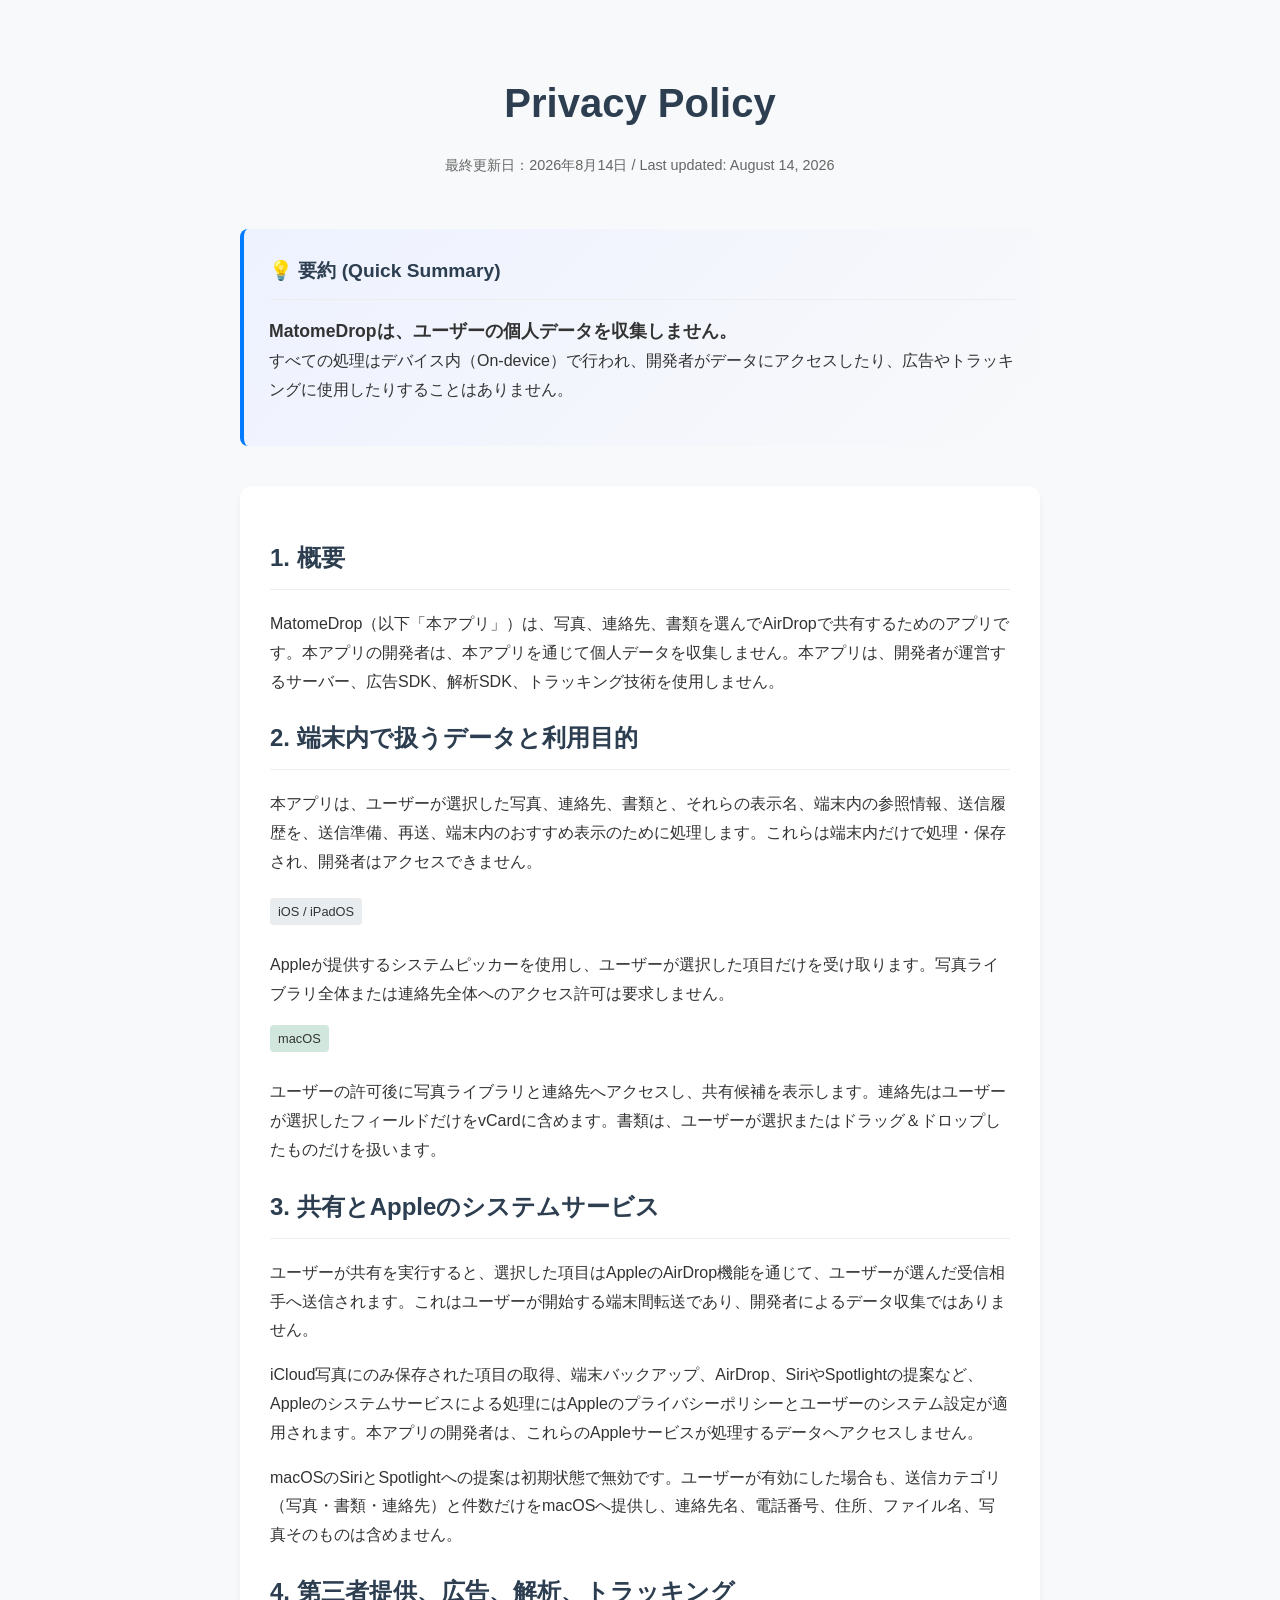
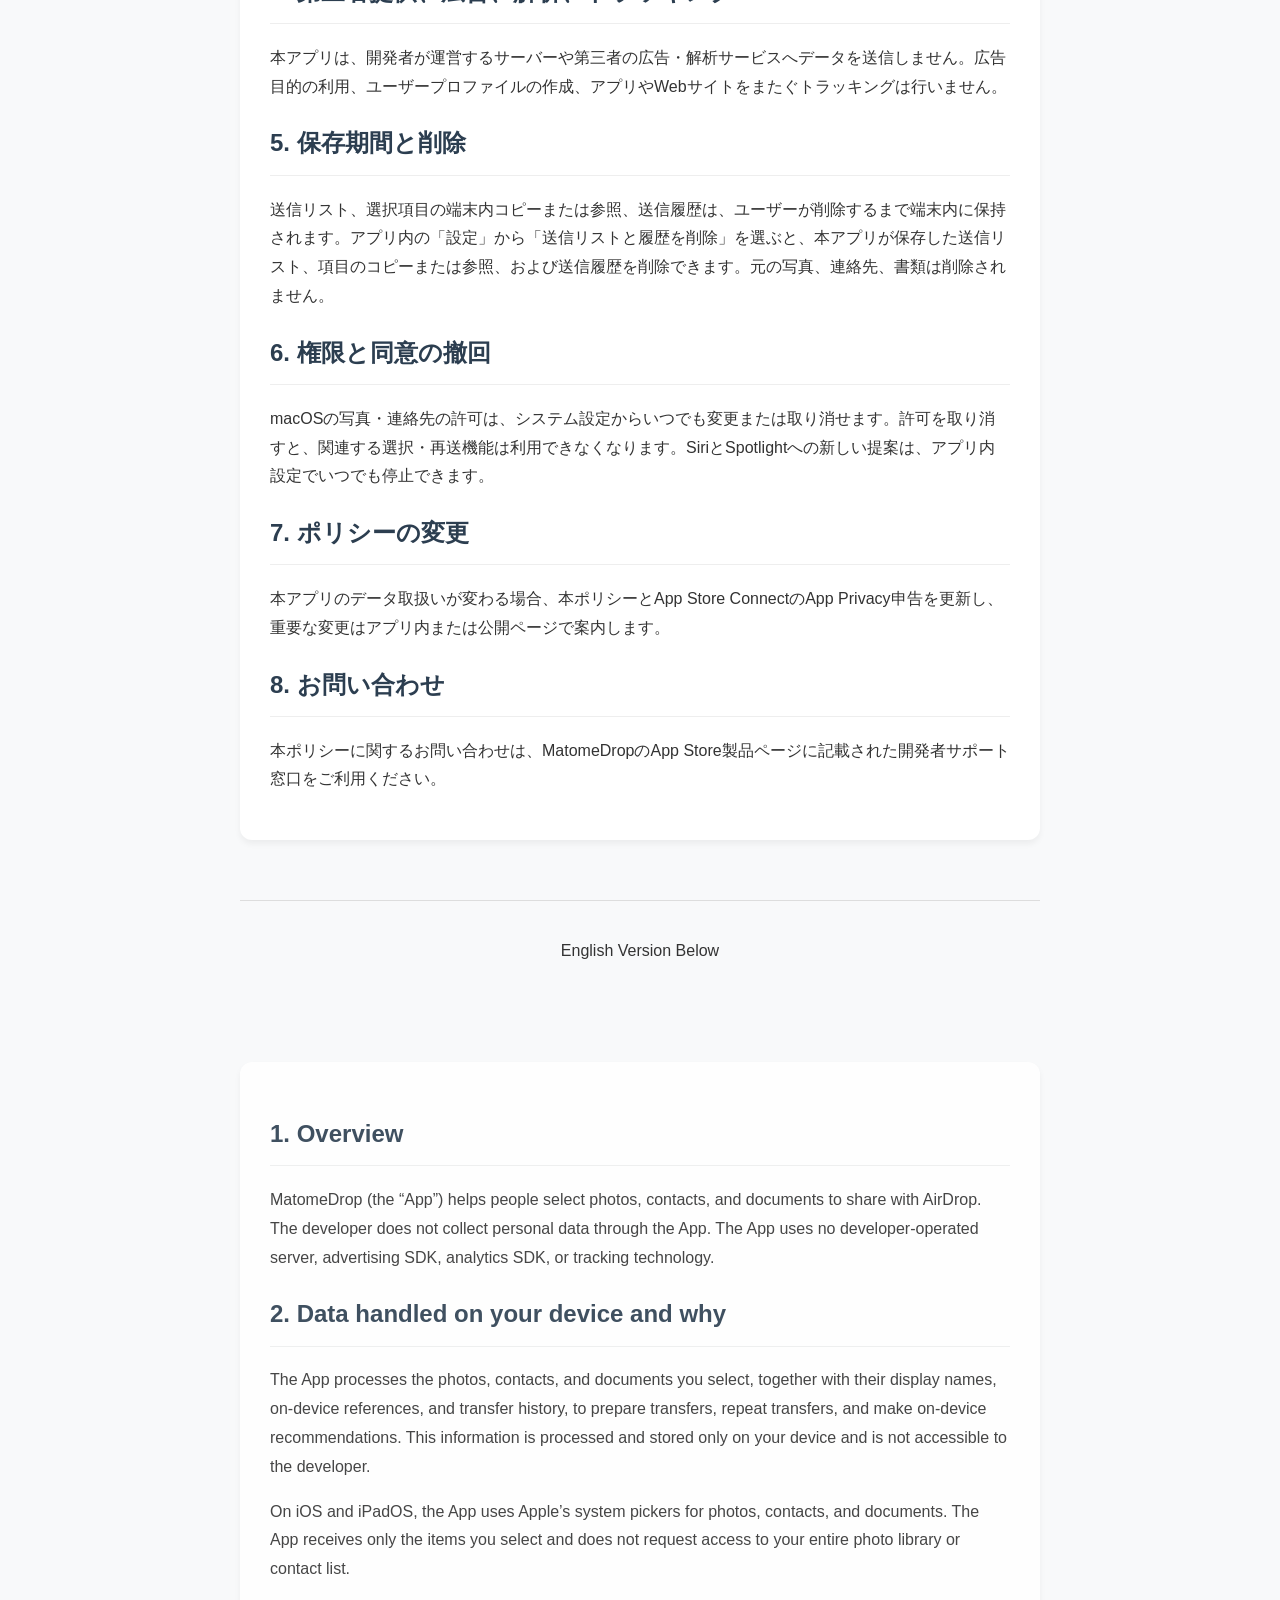
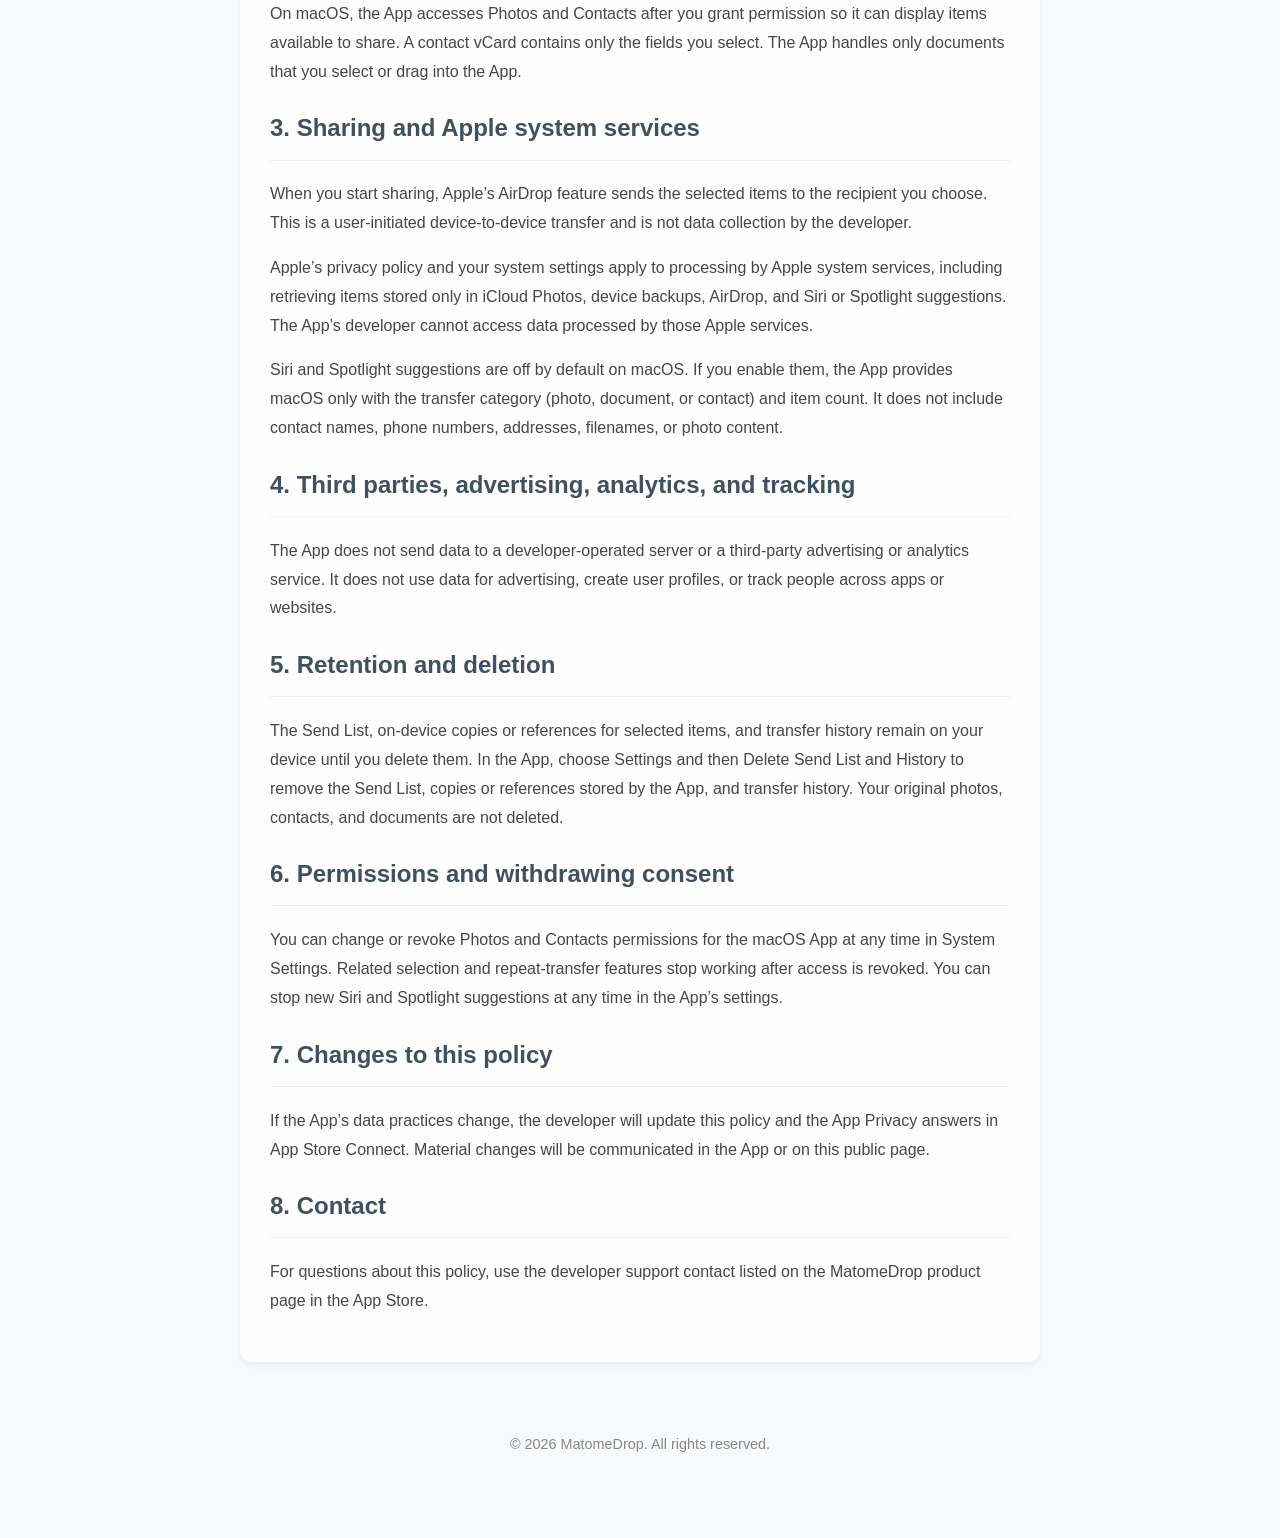
==== index.html @ f2ebda41 "Add files via upload" ====
<!DOCTYPE html>
<html lang="ja">
<head>
    <meta charset="UTF-8">
    <meta name="viewport" content="width=device-width, initial-scale=1.0">
    <title>Privacy Policy - MatomeDrop</title>
    <style>
        :root {
            --primary-color: #2c3e50;
            --bg-color: #f8f9fa;
            --card-bg: #ffffff;
            --text-color: #333;
            --accent-color: #007aff;
        }

        body {
            font-family: -apple-system, BlinkMacSystemFont, "Segoe UI", Roboto, sans-serif;
            line-height: 1.8;
            color: var(--text-color);
            background-color: var(--bg-color);
            margin: 0;
            padding: 0;
        }

        .container {
            max-width: 800px;
            margin: 0 auto;
            padding: 40px 20px;
        }

        header {
            text-align: center;
            margin-bottom: 50px;
        }

        h1 {
            font-size: 2.5rem;
            color: var(--primary-color);
            margin-bottom: 10px;
        }

        .last-updated {
            color: #666;
            font-size: 0.9rem;
        }

        .summary-card {
            background: linear-gradient(135deg, #eef2ff, #f8f9fa);
            border-left: 4px solid var(--accent-color);
            padding: 25px;
            border-radius: 8px;
            margin-bottom: 40px;
        }

        .summary-card h2 {
            margin-top: 0;
            font-size: 1.2rem;
        }

        section {
            background: var(--card-bg);
            padding: 30px;
            border-radius: 12px;
            margin-bottom: 30px;
            box-shadow: 0 4px 6px rgba(0,0,0,0.05);
        }

        h2 {
            border-bottom: 1px solid #eee;
            padding-bottom: 10px;
            font-size: 1.5rem;
            color: var(--primary-color);
        }

        .device-badge {
            display: inline-block;
            padding: 2px 8px;
            border-radius: 4px;
            font-size: 0.8rem;
            background: #e9ecef;
            margin-bottom: 10px;
        }

        .lang-separator {
            margin: 60px 0;
            padding: 20px;
            text-align: center;
            border-top: 1px solid #ddd;
        }

        footer {
            text-align: center;
            padding: 40px;
            color: #888;
            font-size: 0.9rem;
        }

        @media (max-width: 600px) {
            h1 { font-size: 1.8rem; }
            section { padding: 20px; }
        }
    </style>
</head>
<body>

<div class="container">
    <header>
        <h1>Privacy Policy</h1>
        <p class="last-updated">最終更新日：2026年8月14日 / Last updated: August 14, 2026</p>
    </header>

    <div class="summary-card">
        <h2>💡 要約 (Quick Summary)</h2>
        <p><strong style="font-size: 1.1rem;">MatomeDropは、ユーザーの個人データを収集しません。</strong><br>
        すべての処理はデバイス内（On-device）で行われ、開発者がデータにアクセスしたり、広告やトラッキングに使用したりすることはありません。</p>
    </div>

    <section id="jp">
        <h2>1. 概要</h2>
        <p>MatomeDrop（以下「本アプリ」）は、写真、連絡先、書類を選んでAirDropで共有するためのアプリです。本アプリの開発者は、本アプリを通じて個人データを収集しません。本アプリは、開発者が運営するサーバー、広告SDK、解析SDK、トラッキング技術を使用しません。</p>

        <h2>2. 端末内で扱うデータと利用目的</h2>
        <p>本アプリは、ユーザーが選択した写真、連絡先、書類と、それらの表示名、端末内の参照情報、送信履歴を、送信準備、再送、端末内のおすすめ表示のために処理します。これらは端末内だけで処理・保存され、開発者はアクセスできません。</p>
        
        <div style="margin-top: 20px;">
            <span class="device-badge">iOS / iPadOS</span>
            <p>Appleが提供するシステムピッカーを使用し、ユーザーが選択した項目だけを受け取ります。写真ライブラリ全体または連絡先全体へのアクセス許可は要求しません。</p>
            
            <span class="device-badge" style="background:#d1e7dd;">macOS</span>
            <p>ユーザーの許可後に写真ライブラリと連絡先へアクセスし、共有候補を表示します。連絡先はユーザーが選択したフィールドだけをvCardに含めます。書類は、ユーザーが選択またはドラッグ＆ドロップしたものだけを扱います。</p>
        </div>

        <h2>3. 共有とAppleのシステムサービス</h2>
        <p>ユーザーが共有を実行すると、選択した項目はAppleのAirDrop機能を通じて、ユーザーが選んだ受信相手へ送信されます。これはユーザーが開始する端末間転送であり、開発者によるデータ収集ではありません。</p>
        <p>iCloud写真にのみ保存された項目の取得、端末バックアップ、AirDrop、SiriやSpotlightの提案など、Appleのシステムサービスによる処理にはAppleのプライバシーポリシーとユーザーのシステム設定が適用されます。本アプリの開発者は、これらのAppleサービスが処理するデータへアクセスしません。</p>
        <p>macOSのSiriとSpotlightへの提案は初期状態で無効です。ユーザーが有効にした場合も、送信カテゴリ（写真・書類・連絡先）と件数だけをmacOSへ提供し、連絡先名、電話番号、住所、ファイル名、写真そのものは含めません。</p>

        <h2>4. 第三者提供、広告、解析、トラッキング</h2>
        <p>本アプリは、開発者が運営するサーバーや第三者の広告・解析サービスへデータを送信しません。広告目的の利用、ユーザープロファイルの作成、アプリやWebサイトをまたぐトラッキングは行いません。</p>

        <h2>5. 保存期間と削除</h2>
        <p>送信リスト、選択項目の端末内コピーまたは参照、送信履歴は、ユーザーが削除するまで端末内に保持されます。アプリ内の「設定」から「送信リストと履歴を削除」を選ぶと、本アプリが保存した送信リスト、項目のコピーまたは参照、および送信履歴を削除できます。元の写真、連絡先、書類は削除されません。</p>

        <h2>6. 権限と同意の撤回</h2>
        <p>macOSの写真・連絡先の許可は、システム設定からいつでも変更または取り消せます。許可を取り消すと、関連する選択・再送機能は利用できなくなります。SiriとSpotlightへの新しい提案は、アプリ内設定でいつでも停止できます。</p>

        <h2>7. ポリシーの変更</h2>
        <p>本アプリのデータ取扱いが変わる場合、本ポリシーとApp Store ConnectのApp Privacy申告を更新し、重要な変更はアプリ内または公開ページで案内します。</p>

        <h2>8. お問い合わせ</h2>
        <p>本ポリシーに関するお問い合わせは、MatomeDropのApp Store製品ページに記載された開発者サポート窓口をご利用ください。</p>
    </section>

    <div class="lang-separator">
        <p>English Version Below</p>
    </div>

    <section id="en" style="opacity: 0.9;">
        <h2>1. Overview</h2>
        <p>MatomeDrop (the “App”) helps people select photos, contacts, and documents to share with AirDrop. The developer does not collect personal data through the App. The App uses no developer-operated server, advertising SDK, analytics SDK, or tracking technology.</p>

        <h2>2. Data handled on your device and why</h2>
        <p>The App processes the photos, contacts, and documents you select, together with their display names, on-device references, and transfer history, to prepare transfers, repeat transfers, and make on-device recommendations. This information is processed and stored only on your device and is not accessible to the developer.</p>
        <p>On iOS and iPadOS, the App uses Apple’s system pickers for photos, contacts, and documents. The App receives only the items you select and does not request access to your entire photo library or contact list.</p>
        <p>On macOS, the App accesses Photos and Contacts after you grant permission so it can display items available to share. A contact vCard contains only the fields you select. The App handles only documents that you select or drag into the App.</p>

        <h2>3. Sharing and Apple system services</h2>
        <p>When you start sharing, Apple’s AirDrop feature sends the selected items to the recipient you choose. This is a user-initiated device-to-device transfer and is not data collection by the developer.</p>
        <p>Apple’s privacy policy and your system settings apply to processing by Apple system services, including retrieving items stored only in iCloud Photos, device backups, AirDrop, and Siri or Spotlight suggestions. The App’s developer cannot access data processed by those Apple services.</p>
        <p>Siri and Spotlight suggestions are off by default on macOS. If you enable them, the App provides macOS only with the transfer category (photo, document, or contact) and item count. It does not include contact names, phone numbers, addresses, filenames, or photo content.</p>

        <h2>4. Third parties, advertising, analytics, and tracking</h2>
        <p>The App does not send data to a developer-operated server or a third-party advertising or analytics service. It does not use data for advertising, create user profiles, or track people across apps or websites.</p>

        <h2>5. Retention and deletion</h2>
        <p>The Send List, on-device copies or references for selected items, and transfer history remain on your device until you delete them. In the App, choose Settings and then Delete Send List and History to remove the Send List, copies or references stored by the App, and transfer history. Your original photos, contacts, and documents are not deleted.</p>

        <h2>6. Permissions and withdrawing consent</h2>
        <p>You can change or revoke Photos and Contacts permissions for the macOS App at any time in System Settings. Related selection and repeat-transfer features stop working after access is revoked. You can stop new Siri and Spotlight suggestions at any time in the App’s settings.</p>

        <h2>7. Changes to this policy</h2>
        <p>If the App’s data practices change, the developer will update this policy and the App Privacy answers in App Store Connect. Material changes will be communicated in the App or on this public page.</p>

        <h2>8. Contact</h2>
        <p>For questions about this policy, use the developer support contact listed on the MatomeDrop product page in the App Store.</p>
    </section>

    <footer>
        &copy; 2026 MatomeDrop. All rights reserved.
    </footer>
</div>

</body>
</html>
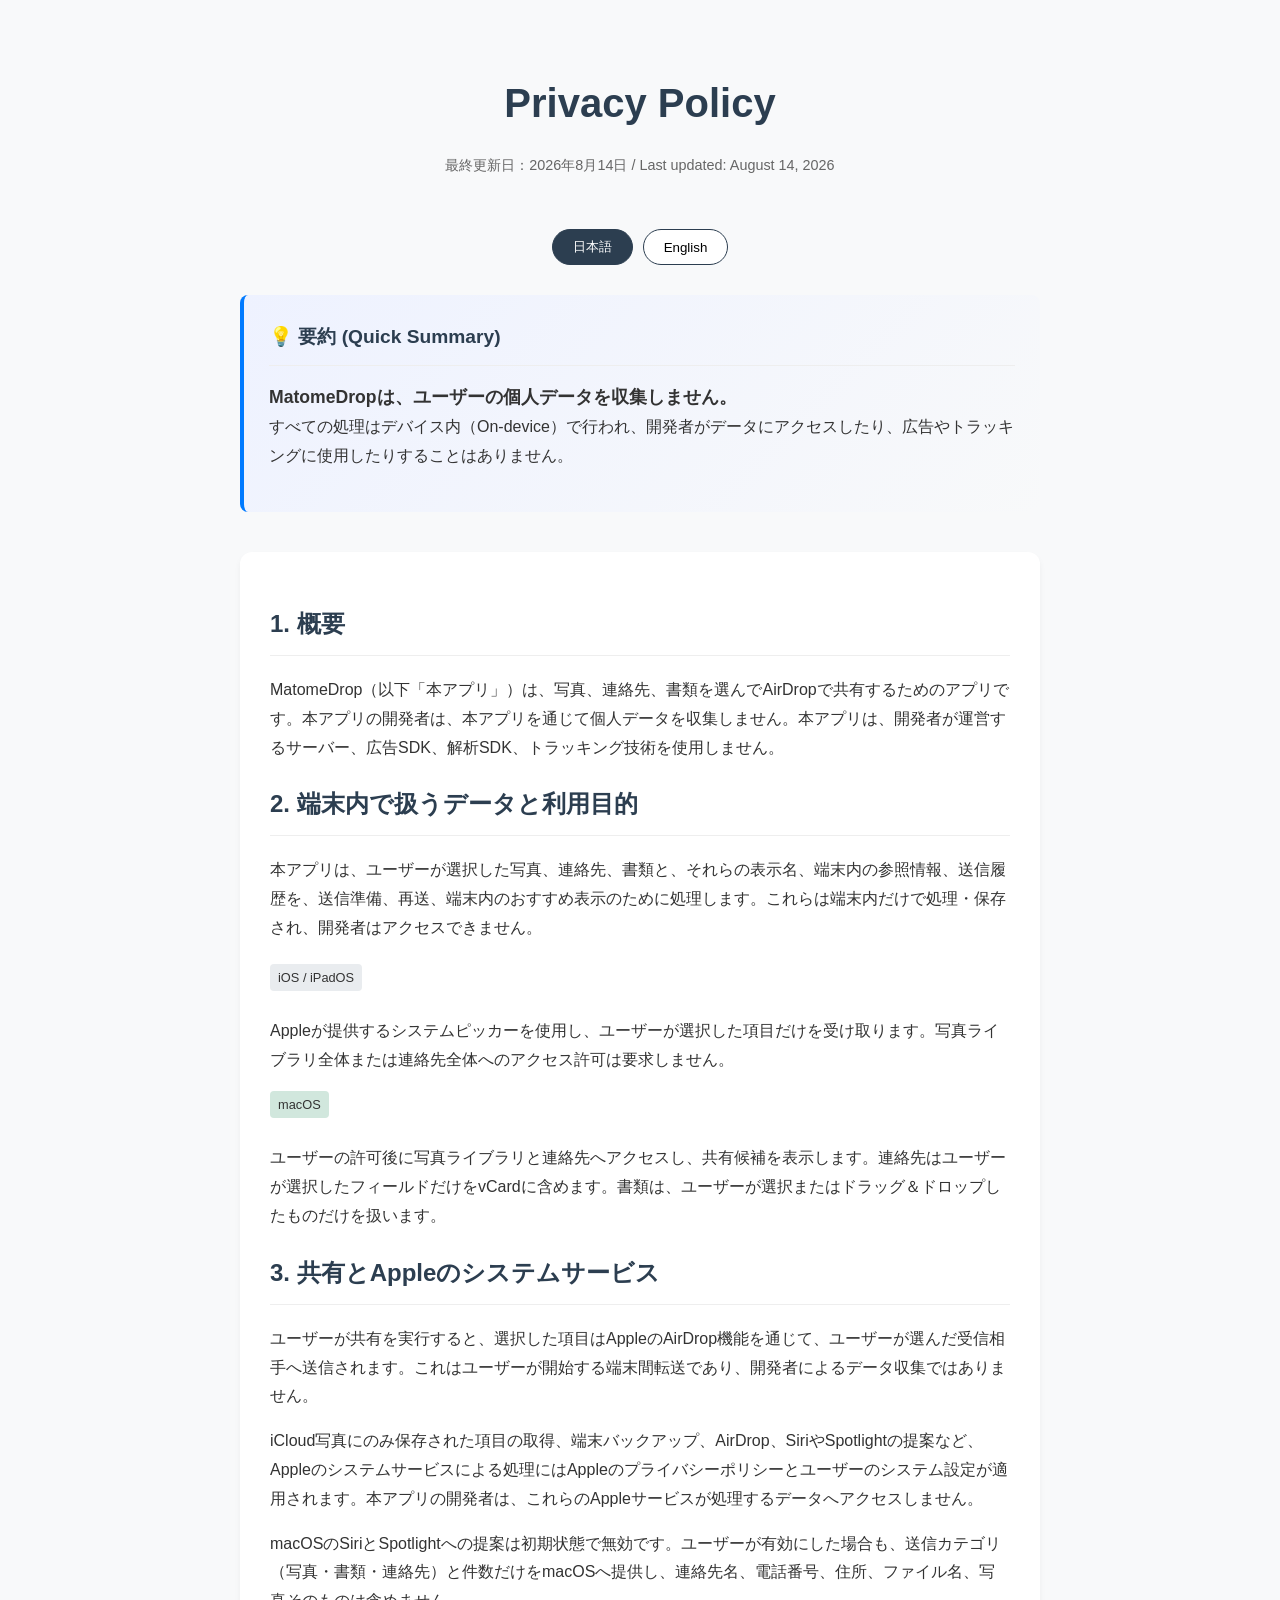
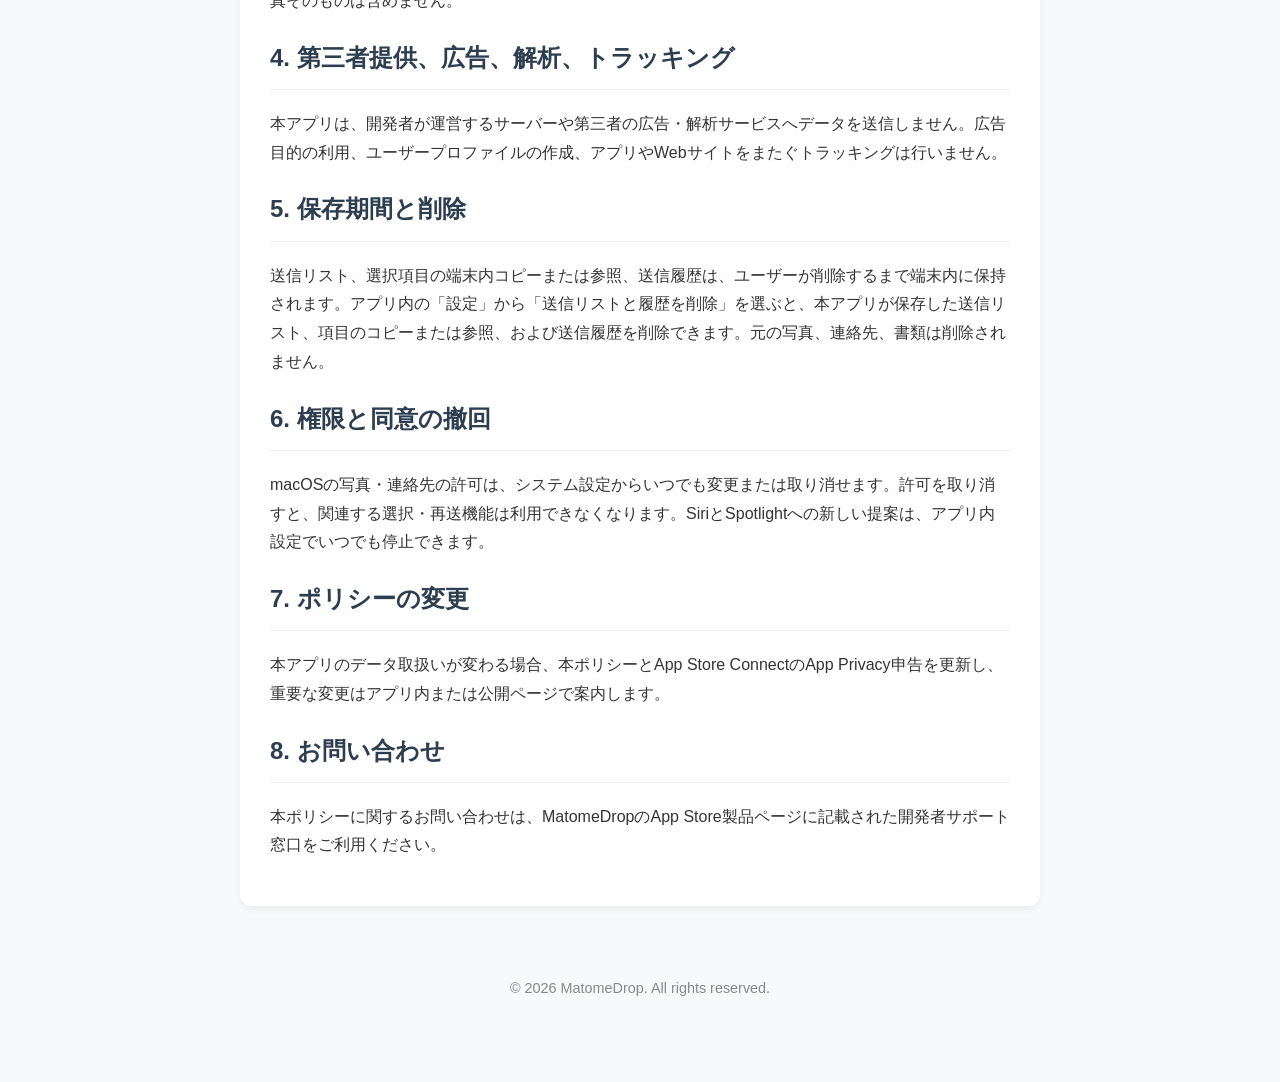
==== commit 885e9f8e: "Add files via upload" ====
--- a/index.html
+++ b/index.html
@@ -1,5 +1,6 @@
 <!DOCTYPE html>
 <html lang="ja">
+
 <head>
     <meta charset="UTF-8">
     <meta name="viewport" content="width=device-width, initial-scale=1.0">
@@ -44,6 +45,28 @@
             font-size: 0.9rem;
         }
 
+        /* --- 言語切り替えボタンのスタイル --- */
+        .lang-switcher {
+            margin-bottom: 30px;
+            display: flex;
+            justify-content: center;
+            gap: 10px;
+        }
+
+        .lang-switcher button {
+            padding: 8px 20px;
+            border: 1px solid var(--primary-color);
+            background: white;
+            cursor: pointer;
+            border-radius: 20px;
+            transition: all 0.3s;
+        }
+
+        .lang-switcher button.active {
+            background: var(--primary-color);
+            color: white;
+        }
+
         .summary-card {
             background: linear-gradient(135deg, #eef2ff, #f8f9fa);
             border-left: 4px solid var(--accent-color);
@@ -62,7 +85,7 @@
             padding: 30px;
             border-radius: 12px;
             margin-bottom: 30px;
-            box-shadow: 0 4px 6px rgba(0,0,0,0.05);
+            box-shadow: 0 4px 6px rgba(0, 0, 0, 0.05);
         }
 
         h2 {
@@ -96,99 +119,201 @@
         }
 
         @media (max-width: 600px) {
-            h1 { font-size: 1.8rem; }
-            section { padding: 20px; }
+            h1 {
+                font-size: 1.8rem;
+            }
+
+            section {
+                padding: 20px;
+            }
         }
     </style>
 </head>
+
 <body>
 
-<div class="container">
-    <header>
-        <h1>Privacy Policy</h1>
-        <p class="last-updated">最終更新日：2026年8月14日 / Last updated: August 14, 2026</p>
-    </header>
-
-    <div class="summary-card">
-        <h2>💡 要約 (Quick Summary)</h2>
-        <p><strong style="font-size: 1.1rem;">MatomeDropは、ユーザーの個人データを収集しません。</strong><br>
-        すべての処理はデバイス内（On-device）で行われ、開発者がデータにアクセスしたり、広告やトラッキングに使用したりすることはありません。</p>
+    <div class="container">
+        <header>
+            <h1 id="page-title">Privacy Policy</h1>
+            <p class="last-updated">最終更新日：2026年8月14日 / Last updated: August 14, 2026</p>
+        </header>
+
+        <!-- 言語切り替えボタン -->
+        <div class="lang-switcher">
+            <button onclick="switchLanguage('ja')" id="btn-ja" class="active">日本語</button>
+            <button onclick="switchLanguage('en')" id="btn-en">English</button>
+        </div>
+
+        <div class="summary-card">
+            <h2 id="summary-title">💡 要約 (Quick Summary)</h2>
+            <!-- 要約の日本語部分 -->
+            <div id="summary-ja">
+                <p><strong style="font-size: 1.1rem;">MatomeDropは、ユーザーの個人データを収集しません。</strong><br>
+                    すべての処理はデバイス内（On-device）で行われ、開発者がデータにアクセスしたり、広告やトラッキングに使用したりすることはありません。</p>
+            </div>
+            <!-- 要約の英語部分 -->
+            <div id="summary-en" style="display: none;">
+                <p><strong style="font-size: 1.1rem;">MatomeDrop does not collect any personal data from
+                        users.</strong><br>
+                    All processing is done on-device, and developers cannot access the data or use it for advertising or
+                    tracking.</p>
+            </div>
+        </div>
+
+        <!-- 日本語セクション -->
+        <section id="jp">
+            <h2>1. 概要</h2>
+            <p>MatomeDrop（以下「本アプリ」）は、写真、連絡先、書類を選んでAirDropで共有するためのアプリです。本アプリの開発者は、本アプリを通じて個人データを収集しません。本アプリは、開発者が運営するサーバー、広告SDK、解析SDK、トラッキング技術を使用しません。
+            </p>
+
+            <h2>2. 端末内で扱うデータと利用目的</h2>
+            <p>本アプリは、ユーザーが選択した写真、連絡先、書類と、それらの表示名、端末内の参照情報、送信履歴を、送信準備、再送、端末内のおすすめ表示のために処理します。これらは端末内だけで処理・保存され、開発者はアクセスできません。
+            </p>
+
+            <div style="margin-top: 20px;">
+                <span class="device-badge">iOS / iPadOS</span>
+                <p>Appleが提供するシステムピッカーを使用し、ユーザーが選択した項目だけを受け取ります。写真ライブラリ全体または連絡先全体へのアクセス許可は要求しません。</p>
+
+                <span class="device-badge" style="background:#d1e7dd;">macOS</span>
+                <p>ユーザーの許可後に写真ライブラリと連絡先へアクセスし、共有候補を表示します。連絡先はユーザーが選択したフィールドだけをvCardに含めます。書類は、ユーザーが選択またはドラッグ＆ドロップしたものだけを扱います。
+                </p>
+            </div>
+
+            <h2>3. 共有とAppleのシステムサービス</h2>
+            <p>ユーザーが共有を実行すると、選択した項目はAppleのAirDrop機能を通じて、ユーザーが選んだ受信相手へ送信されます。これはユーザーが開始する端末間転送であり、開発者によるデータ収集ではありません。</p>
+            <p>iCloud写真にのみ保存された項目の取得、端末バックアップ、AirDrop、SiriやSpotlightの提案など、Appleのシステムサービスによる処理にはAppleのプライバシーポリシーとユーザーのシステム設定が適用されます。本アプリの開発者は、これらのAppleサービスが処理するデータへアクセスしません。
+            </p>
+            <p>macOSのSiriとSpotlightへの提案は初期状態で無効です。ユーザーが有効にした場合も、送信カテゴリ（写真・書類・連絡先）と件数だけをmacOSへ提供し、連絡先名、電話番号、住所、ファイル名、写真そのものは含めません。
+            </p>
+
+            <h2>4. 第三者提供、広告、解析、トラッキング</h2>
+            <p>本アプリは、開発者が運営するサーバーや第三者の広告・解析サービスへデータを送信しません。広告目的の利用、ユーザープロファイルの作成、アプリやWebサイトをまたぐトラッキングは行いません。</p>
+
+            <h2>5. 保存期間と削除</h2>
+            <p>送信リスト、選択項目の端末内コピーまたは参照、送信履歴は、ユーザーが削除するまで端末内に保持されます。アプリ内の「設定」から「送信リストと履歴を削除」を選ぶと、本アプリが保存した送信リスト、項目のコピーまたは参照、および送信履歴を削除できます。元の写真、連絡先、書類は削除されません。
+            </p>
+
+            <h2>6. 権限と同意の撤回</h2>
+            <p>macOSの写真・連絡先の許可は、システム設定からいつでも変更または取り消せます。許可を取り消すと、関連する選択・再送機能は利用できなくなります。SiriとSpotlightへの新しい提案は、アプリ内設定でいつでも停止できます。
+            </p>
+
+            <h2>7. ポリシーの変更</h2>
+            <p>本アプリのデータ取扱いが変わる場合、本ポリシーとApp Store ConnectのApp Privacy申告を更新し、重要な変更はアプリ内または公開ページで案内します。</p>
+
+            <h2>8. お問い合わせ</h2>
+            <p>本ポリシーに関するお問い合わせは、MatomeDropのApp Store製品ページに記載された開発者サポート窓口をご利用ください。</p>
+        </section>
+
+        <div class="lang-separator">
+            <p>English Version Below</p>
+        </div>
+
+        <!-- 英語セクション -->
+        <section id="en" style="display: none;">
+            <h2>1. Overview</h2>
+            <p>MatomeDrop (the “App”) helps people select photos, contacts, and documents to share with AirDrop. The
+                developer does not collect personal data through the App. The App uses no developer-operated server,
+                advertising SDK, analytics SDK, or tracking technology.</p>
+
+            <h2>2. Data handled on your device and why</h2>
+            <p>The App processes the photos, contacts, and documents you select, together with their display names,
+                on-device references, and transfer history, to prepare transfers, repeat transfers, and make on-device
+                recommendations. This information is processed and stored only on your device and is not accessible to
+                the developer.</p>
+            <p>On iOS and iPadOS, the App uses Apple’s system pickers for photos, contacts, and documents. The App
+                receives only the items you select and does not request access to your entire photo library or contact
+                list.</p>
+            <p>On macOS, the App accesses Photos and Contacts after you grant permission so it can display items
+                available to share. A contact vCard contains only the fields you select. The App handles only documents
+                that you select or drag into the App.</p>
+
+            <h2>3. Sharing and Apple system services</h2>
+            <p>When you start sharing, Apple’s AirDrop feature sends the selected items to the recipient you choose.
+                This is a user-initiated device-to-device transfer and is not data collection by the developer.</p>
+            <p>Apple’s privacy policy and your system settings apply to processing by Apple system services, including
+                retrieving items stored only in iCloud Photos, device backups, AirDrop, and Siri or Spotlight
+                suggestions. The App’s developer cannot access data processed by those Apple services.</p>
+            <p>Siri and Spotlight suggestions are off by default on macOS. If you enable them, the App provides macOS
+                only with the transfer category (photo, document, or contact) and item count. It does not include
+                contact names, phone numbers, addresses, filenames, or photo content.</p>
+
+            <h2>4. Third parties, advertising, analytics, and tracking</h2>
+            <p>The App does not send data to a developer-operated server or a third-party advertising or analytics
+                service. It does not use data for advertising, create user profiles, or track people across apps or
+                websites.</p>
+
+            <h2>5. Retention and deletion</h2>
+            <p>The Send List, on-device copies or references for selected items, and transfer history remain on your
+                device until you delete them. In the App, choose Settings and then Delete Send List and History to
+                remove the Send List, copies or references stored by the App, and transfer history. Your original
+                photos, contacts, and documents are not deleted.</p>
+
+            <h2>6. Permissions and withdrawing consent</h2>
+            <p>You can change or revoke Photos and Contacts permissions for the macOS App at any time in System
+                Settings. Related selection and repeat-transfer features stop working after access is revoked. You can
+                stop new Siri and Spotlight suggestions at any time in the App’s settings.</p>
+
+            <h2>7. Changes to this policy</h2>
+            <p>If the App’s data practices change, the developer will update this policy and the App Privacy answers in
+                App Store Connect. Material changes will be communicated in the App or on this public page.</p>
+
+            <h2>8. Contact</h2>
+            <p>For questions about this policy, use the developer support contact listed on the MatomeDrop product page
+                in the App Store.</p>
+        </section>
+
+        <footer>
+            &copy; 2026 MatomeDrop. All rights reserved.
+        </footer>
     </div>
 
-    <section id="jp">
-        <h2>1. 概要</h2>
-        <p>MatomeDrop（以下「本アプリ」）は、写真、連絡先、書類を選んでAirDropで共有するためのアプリです。本アプリの開発者は、本アプリを通じて個人データを収集しません。本アプリは、開発者が運営するサーバー、広告SDK、解析SDK、トラッキング技術を使用しません。</p>
-
-        <h2>2. 端末内で扱うデータと利用目的</h2>
-        <p>本アプリは、ユーザーが選択した写真、連絡先、書類と、それらの表示名、端末内の参照情報、送信履歴を、送信準備、再送、端末内のおすすめ表示のために処理します。これらは端末内だけで処理・保存され、開発者はアクセスできません。</p>
-        
-        <div style="margin-top: 20px;">
-            <span class="device-badge">iOS / iPadOS</span>
-            <p>Appleが提供するシステムピッカーを使用し、ユーザーが選択した項目だけを受け取ります。写真ライブラリ全体または連絡先全体へのアクセス許可は要求しません。</p>
-            
-            <span class="device-badge" style="background:#d1e7dd;">macOS</span>
-            <p>ユーザーの許可後に写真ライブラリと連絡先へアクセスし、共有候補を表示します。連絡先はユーザーが選択したフィールドだけをvCardに含めます。書類は、ユーザーが選択またはドラッグ＆ドロップしたものだけを扱います。</p>
-        </div>
-
-        <h2>3. 共有とAppleのシステムサービス</h2>
-        <p>ユーザーが共有を実行すると、選択した項目はAppleのAirDrop機能を通じて、ユーザーが選んだ受信相手へ送信されます。これはユーザーが開始する端末間転送であり、開発者によるデータ収集ではありません。</p>
-        <p>iCloud写真にのみ保存された項目の取得、端末バックアップ、AirDrop、SiriやSpotlightの提案など、Appleのシステムサービスによる処理にはAppleのプライバシーポリシーとユーザーのシステム設定が適用されます。本アプリの開発者は、これらのAppleサービスが処理するデータへアクセスしません。</p>
-        <p>macOSのSiriとSpotlightへの提案は初期状態で無効です。ユーザーが有効にした場合も、送信カテゴリ（写真・書類・連絡先）と件数だけをmacOSへ提供し、連絡先名、電話番号、住所、ファイル名、写真そのものは含めません。</p>
-
-        <h2>4. 第三者提供、広告、解析、トラッキング</h2>
-        <p>本アプリは、開発者が運営するサーバーや第三者の広告・解析サービスへデータを送信しません。広告目的の利用、ユーザープロファイルの作成、アプリやWebサイトをまたぐトラッキングは行いません。</p>
-
-        <h2>5. 保存期間と削除</h2>
-        <p>送信リスト、選択項目の端末内コピーまたは参照、送信履歴は、ユーザーが削除するまで端末内に保持されます。アプリ内の「設定」から「送信リストと履歴を削除」を選ぶと、本アプリが保存した送信リスト、項目のコピーまたは参照、および送信履歴を削除できます。元の写真、連絡先、書類は削除されません。</p>
-
-        <h2>6. 権限と同意の撤回</h2>
-        <p>macOSの写真・連絡先の許可は、システム設定からいつでも変更または取り消せます。許可を取り消すと、関連する選択・再送機能は利用できなくなります。SiriとSpotlightへの新しい提案は、アプリ内設定でいつでも停止できます。</p>
-
-        <h2>7. ポリシーの変更</h2>
-        <p>本アプリのデータ取扱いが変わる場合、本ポリシーとApp Store ConnectのApp Privacy申告を更新し、重要な変更はアプリ内または公開ページで案内します。</p>
-
-        <h2>8. お問い合わせ</h2>
-        <p>本ポリシーに関するお問い合わせは、MatomeDropのApp Store製品ページに記載された開発者サポート窓口をご利用ください。</p>
-    </section>
-
-    <div class="lang-separator">
-        <p>English Version Below</p>
-    </div>
-
-    <section id="en" style="opacity: 0.9;">
-        <h2>1. Overview</h2>
-        <p>MatomeDrop (the “App”) helps people select photos, contacts, and documents to share with AirDrop. The developer does not collect personal data through the App. The App uses no developer-operated server, advertising SDK, analytics SDK, or tracking technology.</p>
-
-        <h2>2. Data handled on your device and why</h2>
-        <p>The App processes the photos, contacts, and documents you select, together with their display names, on-device references, and transfer history, to prepare transfers, repeat transfers, and make on-device recommendations. This information is processed and stored only on your device and is not accessible to the developer.</p>
-        <p>On iOS and iPadOS, the App uses Apple’s system pickers for photos, contacts, and documents. The App receives only the items you select and does not request access to your entire photo library or contact list.</p>
-        <p>On macOS, the App accesses Photos and Contacts after you grant permission so it can display items available to share. A contact vCard contains only the fields you select. The App handles only documents that you select or drag into the App.</p>
-
-        <h2>3. Sharing and Apple system services</h2>
-        <p>When you start sharing, Apple’s AirDrop feature sends the selected items to the recipient you choose. This is a user-initiated device-to-device transfer and is not data collection by the developer.</p>
-        <p>Apple’s privacy policy and your system settings apply to processing by Apple system services, including retrieving items stored only in iCloud Photos, device backups, AirDrop, and Siri or Spotlight suggestions. The App’s developer cannot access data processed by those Apple services.</p>
-        <p>Siri and Spotlight suggestions are off by default on macOS. If you enable them, the App provides macOS only with the transfer category (photo, document, or contact) and item count. It does not include contact names, phone numbers, addresses, filenames, or photo content.</p>
-
-        <h2>4. Third parties, advertising, analytics, and tracking</h2>
-        <p>The App does not send data to a developer-operated server or a third-party advertising or analytics service. It does not use data for advertising, create user profiles, or track people across apps or websites.</p>
-
-        <h2>5. Retention and deletion</h2>
-        <p>The Send List, on-device copies or references for selected items, and transfer history remain on your device until you delete them. In the App, choose Settings and then Delete Send List and History to remove the Send List, copies or references stored by the App, and transfer history. Your original photos, contacts, and documents are not deleted.</p>
-
-        <h2>6. Permissions and withdrawing consent</h2>
-        <p>You can change or revoke Photos and Contacts permissions for the macOS App at any time in System Settings. Related selection and repeat-transfer features stop working after access is revoked. You can stop new Siri and Spotlight suggestions at any time in the App’s settings.</p>
-
-        <h2>7. Changes to this policy</h2>
-        <p>If the App’s data practices change, the developer will update this policy and the App Privacy answers in App Store Connect. Material changes will be communicated in the App or on this public page.</p>
-
-        <h2>8. Contact</h2>
-        <p>For questions about this policy, use the developer support contact listed on the MatomeDrop product page in the App Store.</p>
-    </section>
-
-    <footer>
-        &copy; 2026 MatomeDrop. All rights reserved.
-    </footer>
-</div>
+    <script>
+        /**
+         * 言語を切り替える関数
+         * @param {string} lang - 'ja' または 'en'
+         */
+        function switchLanguage(lang) {
+            // 各要素の取得
+            const jpSection = document.getElementById('jp');
+            const enSection = document.getElementById('en');
+            const summaryJa = document.getElementById('summary-ja');
+            const summaryEn = document.getElementById('summary-en');
+            const separator = document.querySelector('.lang-separator');
+
+            const btnJa = document.getElementById('btn-ja');
+            const btnEn = document.getElementById('btn-en');
+
+            if (lang === 'ja') {
+                // 日本語を表示し、英語を隠す
+                jpSection.style.display = 'block';
+                enSection.style.display = 'none';
+                summaryJa.style.display = 'block';
+                summaryEn.style.display = 'none';
+                separator.style.display = 'none';
+
+                // ボタンの見た目更新
+                btnJa.classList.add('active');
+                btnEn.classList.remove('active');
+            } else {
+                // 英語を表示し、日本語を隠す
+                jpSection.style.display = 'none';
+                enSection.style.display = 'block';
+                summaryJa.style.display = 'none';
+                summaryEn.style.display = 'block';
+                separator.style.display = 'none';
+
+                // ボタンの見た目更新
+                btnEn.classList.add('active');
+                btnJa.classList.remove('active');
+            }
+        }
+
+        // 初期状態の設定（ページ読み込み時に実行）
+        window.onload = () => {
+            switchLanguage('ja');
+        };
+    </script>
 
 </body>
-</html>
+
+</html>
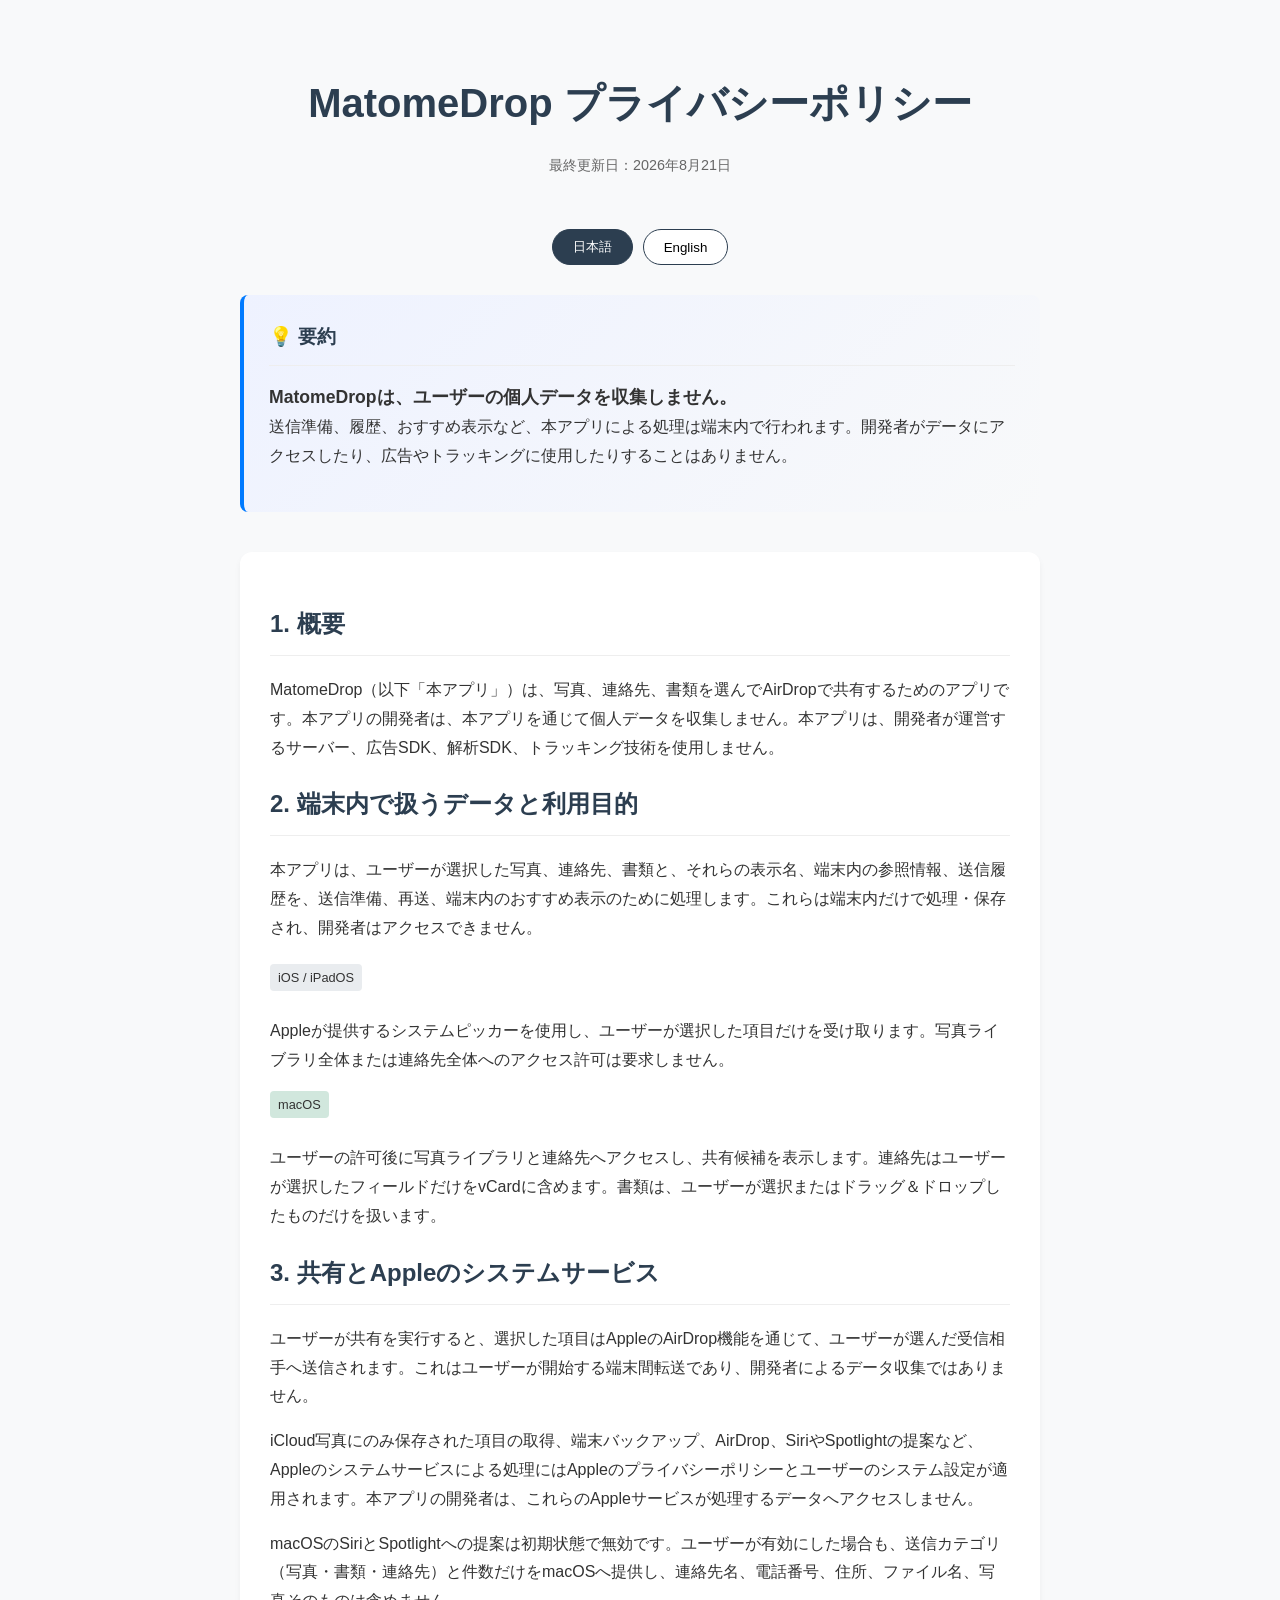
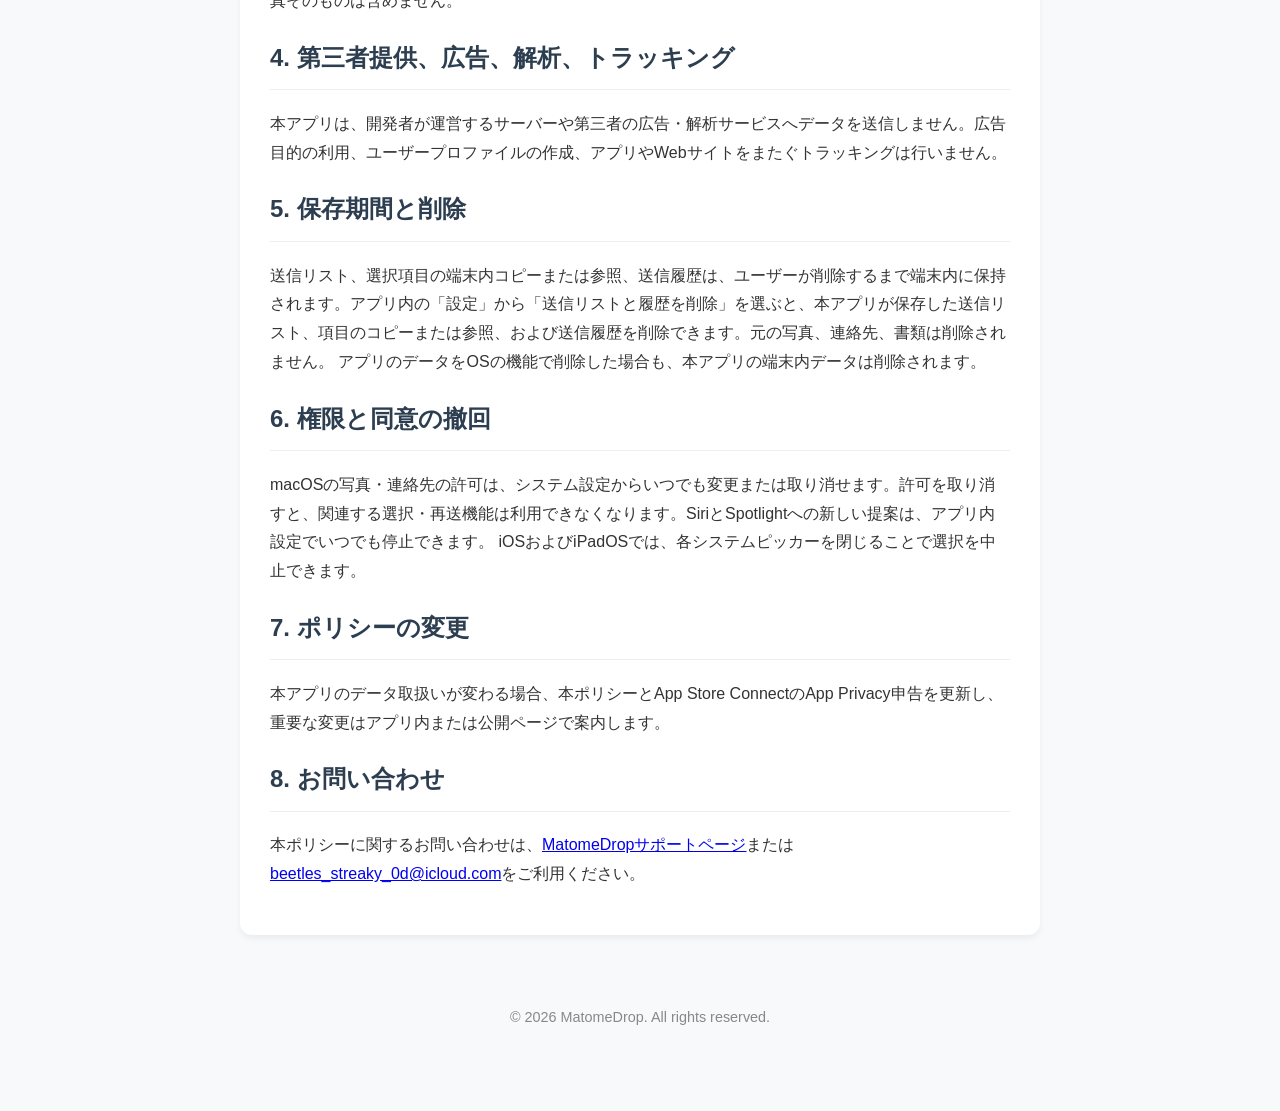
==== commit 29d9e3d3: "Add files via upload" ====
--- a/index.html
+++ b/index.html
@@ -4,7 +4,8 @@
 <head>
     <meta charset="UTF-8">
     <meta name="viewport" content="width=device-width, initial-scale=1.0">
-    <title>Privacy Policy - MatomeDrop</title>
+    <meta name="description" content="MatomeDropのプライバシーポリシー（日本語・英語） / MatomeDrop Privacy Policy in Japanese and English.">
+    <title>MatomeDrop プライバシーポリシー</title>
     <style>
         :root {
             --primary-color: #2c3e50;
@@ -67,6 +68,11 @@
             color: white;
         }
 
+        .lang-switcher button:focus-visible {
+            outline: 3px solid var(--accent-color);
+            outline-offset: 2px;
+        }
+
         .summary-card {
             background: linear-gradient(135deg, #eef2ff, #f8f9fa);
             border-left: 4px solid var(--accent-color);
@@ -104,13 +110,6 @@
             margin-bottom: 10px;
         }
 
-        .lang-separator {
-            margin: 60px 0;
-            padding: 20px;
-            text-align: center;
-            border-top: 1px solid #ddd;
-        }
-
         footer {
             text-align: center;
             padding: 40px;
@@ -134,34 +133,36 @@
 
     <div class="container">
         <header>
-            <h1 id="page-title">Privacy Policy</h1>
-            <p class="last-updated">最終更新日：2026年8月14日 / Last updated: August 14, 2026</p>
+            <h1 id="page-title">MatomeDrop プライバシーポリシー</h1>
+            <p class="last-updated" id="last-updated">最終更新日：2026年8月21日</p>
         </header>
 
         <!-- 言語切り替えボタン -->
-        <div class="lang-switcher">
-            <button onclick="switchLanguage('ja')" id="btn-ja" class="active">日本語</button>
-            <button onclick="switchLanguage('en')" id="btn-en">English</button>
+        <div class="lang-switcher" role="group" aria-label="表示言語 / Display language">
+            <button type="button" onclick="switchLanguage('ja')" id="btn-ja" class="active" aria-pressed="true"
+                aria-controls="summary-ja jp">日本語</button>
+            <button type="button" onclick="switchLanguage('en')" id="btn-en" aria-pressed="false"
+                aria-controls="summary-en en" lang="en">English</button>
         </div>
 
         <div class="summary-card">
-            <h2 id="summary-title">💡 要約 (Quick Summary)</h2>
+            <h2 id="summary-title">💡 要約</h2>
             <!-- 要約の日本語部分 -->
-            <div id="summary-ja">
+            <div id="summary-ja" lang="ja">
                 <p><strong style="font-size: 1.1rem;">MatomeDropは、ユーザーの個人データを収集しません。</strong><br>
-                    すべての処理はデバイス内（On-device）で行われ、開発者がデータにアクセスしたり、広告やトラッキングに使用したりすることはありません。</p>
+                    送信準備、履歴、おすすめ表示など、本アプリによる処理は端末内で行われます。開発者がデータにアクセスしたり、広告やトラッキングに使用したりすることはありません。</p>
             </div>
             <!-- 要約の英語部分 -->
-            <div id="summary-en" style="display: none;">
+            <div id="summary-en" lang="en" hidden>
                 <p><strong style="font-size: 1.1rem;">MatomeDrop does not collect any personal data from
                         users.</strong><br>
-                    All processing is done on-device, and developers cannot access the data or use it for advertising or
-                    tracking.</p>
+                    The App processes transfer preparation, history, and recommendations on-device. The developer cannot
+                    access the data or use it for advertising or tracking.</p>
             </div>
         </div>
 
         <!-- 日本語セクション -->
-        <section id="jp">
+        <section id="jp" lang="ja">
             <h2>1. 概要</h2>
             <p>MatomeDrop（以下「本アプリ」）は、写真、連絡先、書類を選んでAirDropで共有するためのアプリです。本アプリの開発者は、本アプリを通じて個人データを収集しません。本アプリは、開発者が運営するサーバー、広告SDK、解析SDK、トラッキング技術を使用しません。
             </p>
@@ -191,25 +192,24 @@
 
             <h2>5. 保存期間と削除</h2>
             <p>送信リスト、選択項目の端末内コピーまたは参照、送信履歴は、ユーザーが削除するまで端末内に保持されます。アプリ内の「設定」から「送信リストと履歴を削除」を選ぶと、本アプリが保存した送信リスト、項目のコピーまたは参照、および送信履歴を削除できます。元の写真、連絡先、書類は削除されません。
+                アプリのデータをOSの機能で削除した場合も、本アプリの端末内データは削除されます。
             </p>
 
             <h2>6. 権限と同意の撤回</h2>
             <p>macOSの写真・連絡先の許可は、システム設定からいつでも変更または取り消せます。許可を取り消すと、関連する選択・再送機能は利用できなくなります。SiriとSpotlightへの新しい提案は、アプリ内設定でいつでも停止できます。
+                iOSおよびiPadOSでは、各システムピッカーを閉じることで選択を中止できます。
             </p>
 
             <h2>7. ポリシーの変更</h2>
             <p>本アプリのデータ取扱いが変わる場合、本ポリシーとApp Store ConnectのApp Privacy申告を更新し、重要な変更はアプリ内または公開ページで案内します。</p>
 
             <h2>8. お問い合わせ</h2>
-            <p>本ポリシーに関するお問い合わせは、MatomeDropのApp Store製品ページに記載された開発者サポート窓口をご利用ください。</p>
+            <p>本ポリシーに関するお問い合わせは、<a href="./support.html">MatomeDropサポートページ</a>または<a
+                    href="mailto:beetles_streaky_0d@icloud.com">beetles_streaky_0d@icloud.com</a>をご利用ください。</p>
         </section>
 
-        <div class="lang-separator">
-            <p>English Version Below</p>
-        </div>
-
         <!-- 英語セクション -->
-        <section id="en" style="display: none;">
+        <section id="en" lang="en" hidden>
             <h2>1. Overview</h2>
             <p>MatomeDrop (the “App”) helps people select photos, contacts, and documents to share with AirDrop. The
                 developer does not collect personal data through the App. The App uses no developer-operated server,
@@ -246,20 +246,22 @@
             <p>The Send List, on-device copies or references for selected items, and transfer history remain on your
                 device until you delete them. In the App, choose Settings and then Delete Send List and History to
                 remove the Send List, copies or references stored by the App, and transfer history. Your original
-                photos, contacts, and documents are not deleted.</p>
+                photos, contacts, and documents are not deleted. Removing the App’s data with operating-system controls
+                also removes the App’s on-device data.</p>
 
             <h2>6. Permissions and withdrawing consent</h2>
             <p>You can change or revoke Photos and Contacts permissions for the macOS App at any time in System
                 Settings. Related selection and repeat-transfer features stop working after access is revoked. You can
-                stop new Siri and Spotlight suggestions at any time in the App’s settings.</p>
+                stop new Siri and Spotlight suggestions at any time in the App’s settings. On iOS and iPadOS, dismiss a
+                system picker to cancel a selection.</p>
 
             <h2>7. Changes to this policy</h2>
             <p>If the App’s data practices change, the developer will update this policy and the App Privacy answers in
                 App Store Connect. Material changes will be communicated in the App or on this public page.</p>
 
             <h2>8. Contact</h2>
-            <p>For questions about this policy, use the developer support contact listed on the MatomeDrop product page
-                in the App Store.</p>
+            <p>For questions about this policy, visit the <a href="./support.html">MatomeDrop Support page</a> or email
+                <a href="mailto:beetles_streaky_0d@icloud.com">beetles_streaky_0d@icloud.com</a>.</p>
         </section>
 
         <footer>
@@ -274,46 +276,46 @@
          */
         function switchLanguage(lang) {
             // 各要素の取得
+            const isJapanese = lang === 'ja';
             const jpSection = document.getElementById('jp');
             const enSection = document.getElementById('en');
             const summaryJa = document.getElementById('summary-ja');
             const summaryEn = document.getElementById('summary-en');
-            const separator = document.querySelector('.lang-separator');
-
             const btnJa = document.getElementById('btn-ja');
             const btnEn = document.getElementById('btn-en');
-
-            if (lang === 'ja') {
-                // 日本語を表示し、英語を隠す
-                jpSection.style.display = 'block';
-                enSection.style.display = 'none';
-                summaryJa.style.display = 'block';
-                summaryEn.style.display = 'none';
-                separator.style.display = 'none';
-
-                // ボタンの見た目更新
-                btnJa.classList.add('active');
-                btnEn.classList.remove('active');
-            } else {
-                // 英語を表示し、日本語を隠す
-                jpSection.style.display = 'none';
-                enSection.style.display = 'block';
-                summaryJa.style.display = 'none';
-                summaryEn.style.display = 'block';
-                separator.style.display = 'none';
-
-                // ボタンの見た目更新
-                btnEn.classList.add('active');
-                btnJa.classList.remove('active');
-            }
+            const pageTitle = document.getElementById('page-title');
+            const lastUpdated = document.getElementById('last-updated');
+            const summaryTitle = document.getElementById('summary-title');
+
+            jpSection.hidden = !isJapanese;
+            enSection.hidden = isJapanese;
+            summaryJa.hidden = !isJapanese;
+            summaryEn.hidden = isJapanese;
+
+            btnJa.classList.toggle('active', isJapanese);
+            btnEn.classList.toggle('active', !isJapanese);
+            btnJa.setAttribute('aria-pressed', String(isJapanese));
+            btnEn.setAttribute('aria-pressed', String(!isJapanese));
+
+            document.documentElement.lang = lang;
+            document.title = isJapanese
+                ? 'MatomeDrop プライバシーポリシー'
+                : 'MatomeDrop Privacy Policy';
+            pageTitle.textContent = isJapanese
+                ? 'MatomeDrop プライバシーポリシー'
+                : 'MatomeDrop Privacy Policy';
+            lastUpdated.textContent = isJapanese
+                ? '最終更新日：2026年8月21日'
+                : 'Last updated: August 21, 2026';
+            summaryTitle.textContent = isJapanese ? '💡 要約' : '💡 Quick Summary';
         }
 
         // 初期状態の設定（ページ読み込み時に実行）
-        window.onload = () => {
+        window.addEventListener('DOMContentLoaded', () => {
             switchLanguage('ja');
-        };
+        });
     </script>
 
 </body>
 
-</html>+</html>
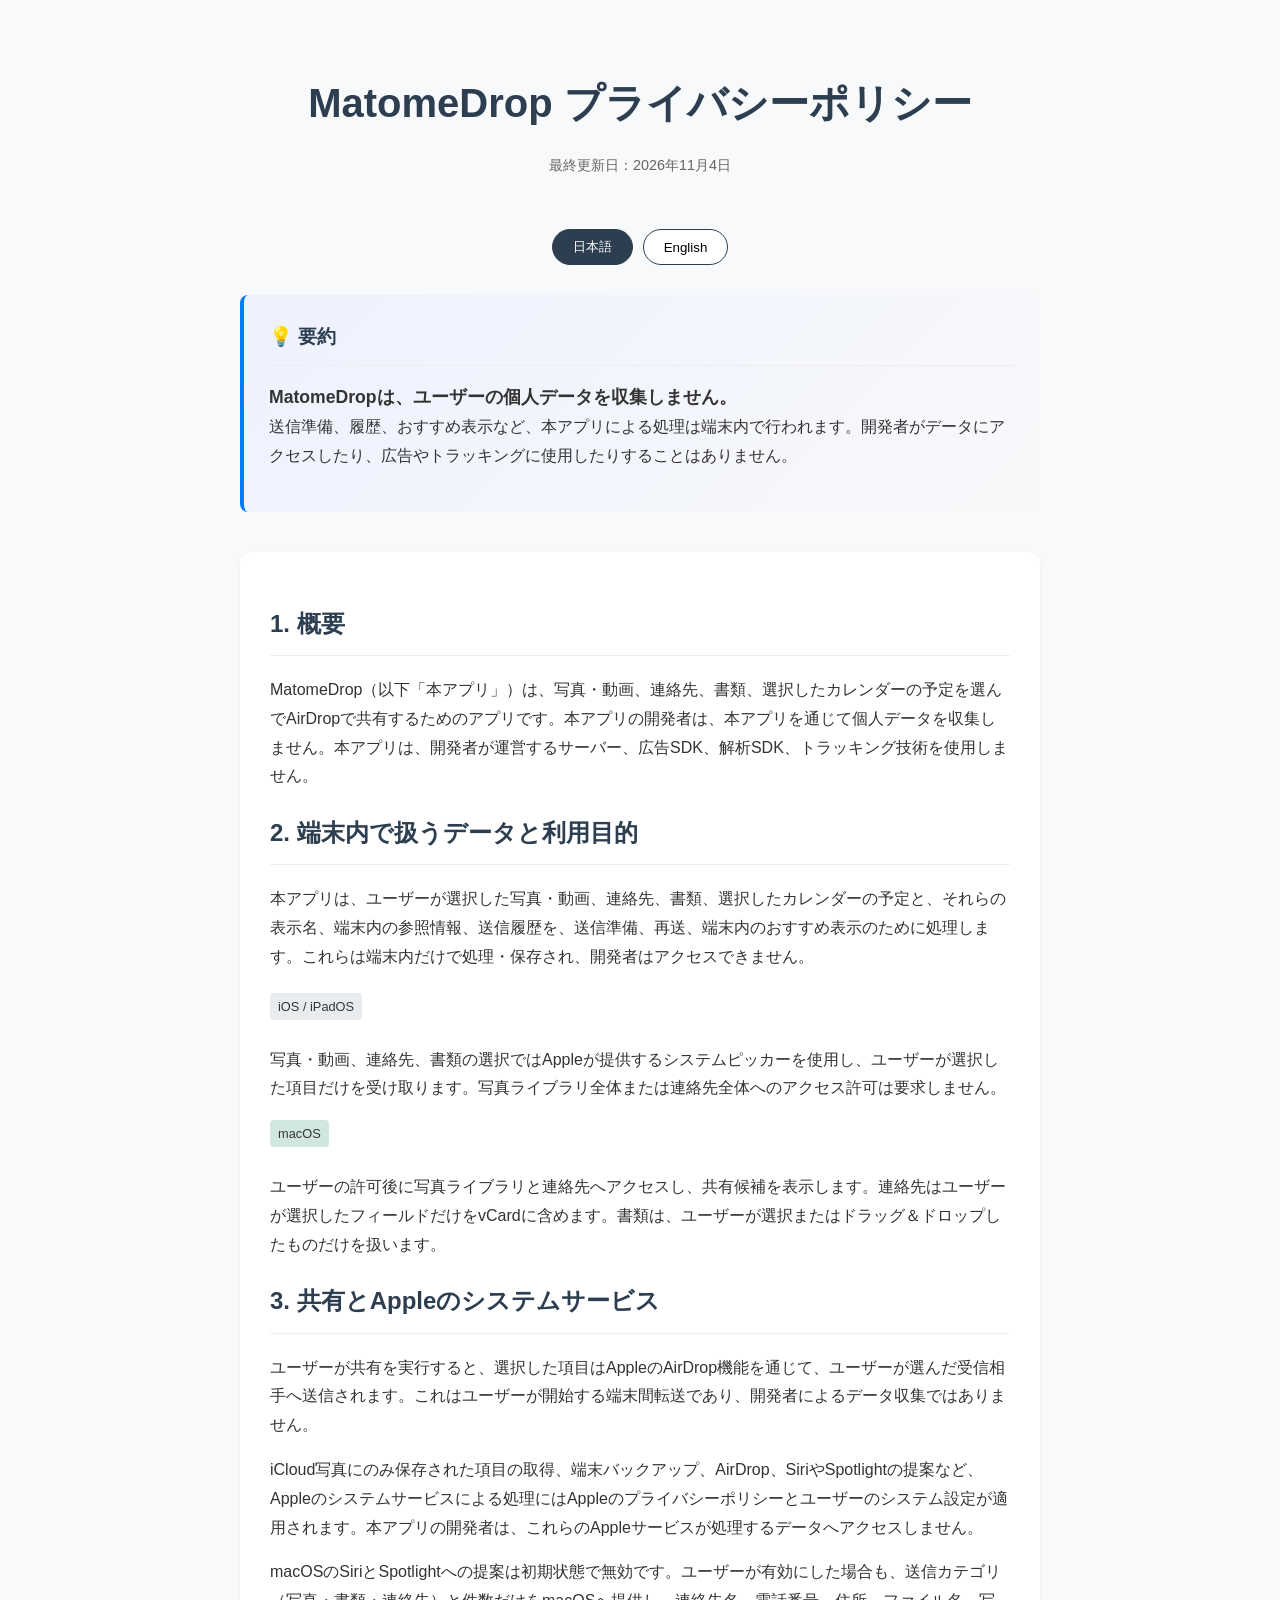
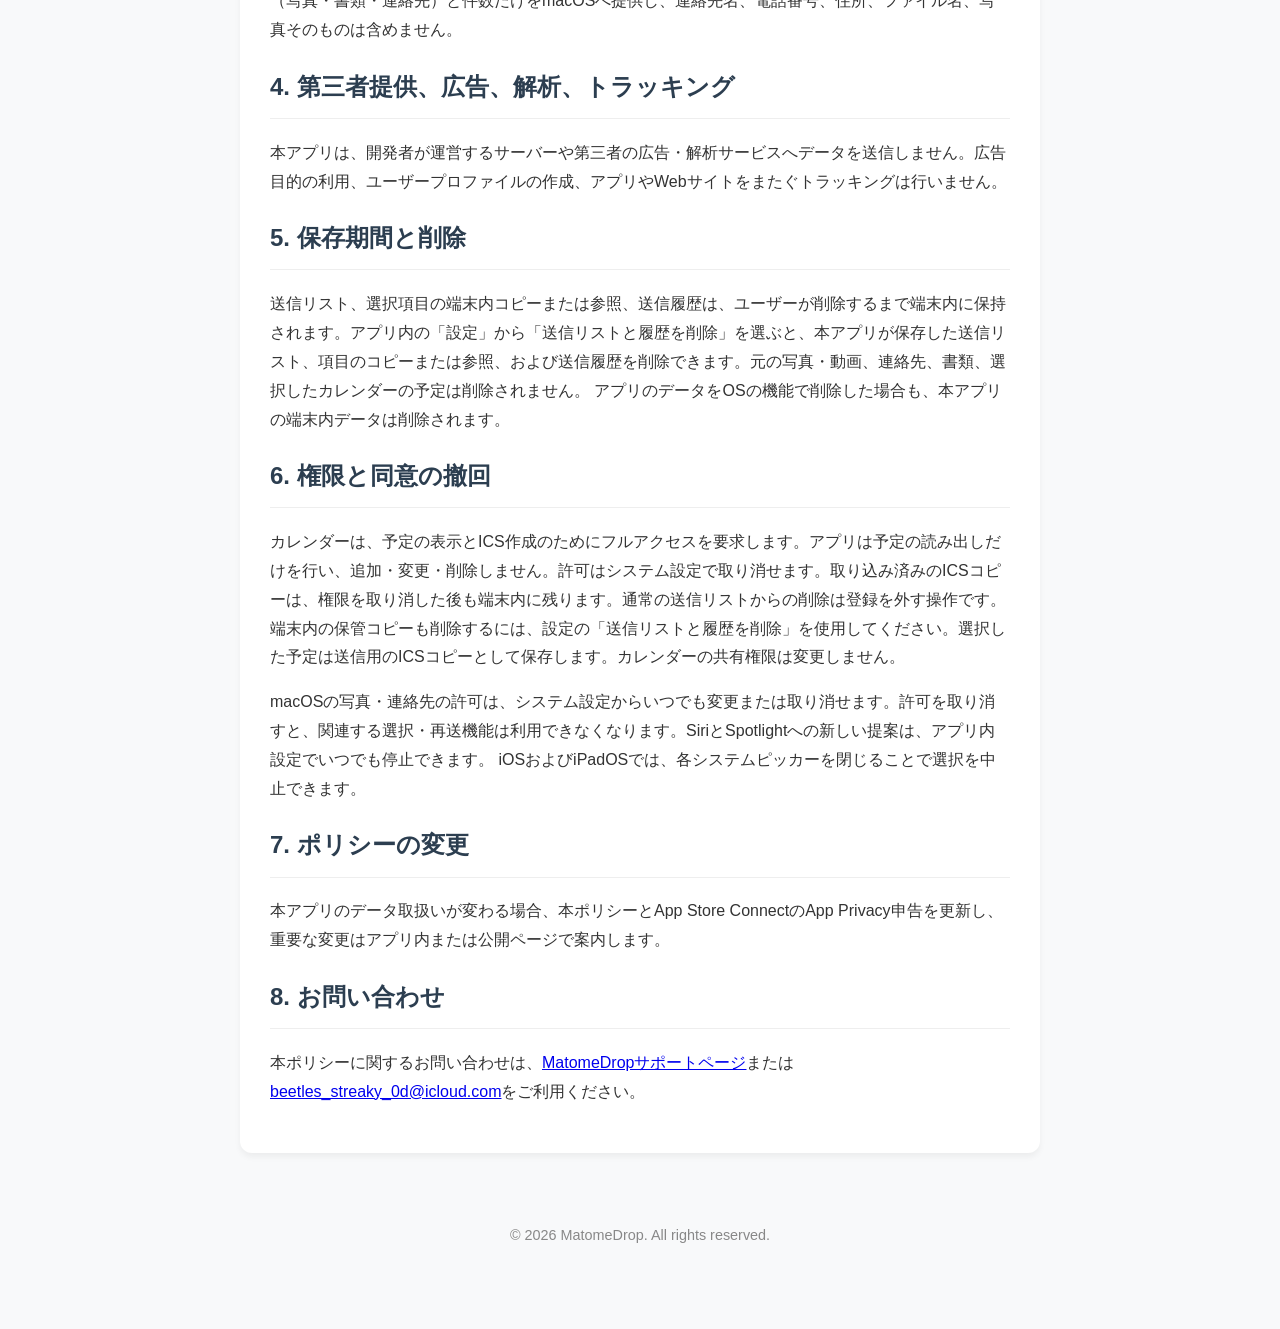
==== commit a2812524: "Update privacy policy for MatomeDrop 1.4.0 calendar and video sharing" ====
--- a/index.html
+++ b/index.html
@@ -134,7 +134,7 @@
     <div class="container">
         <header>
             <h1 id="page-title">MatomeDrop プライバシーポリシー</h1>
-            <p class="last-updated" id="last-updated">最終更新日：2026年8月21日</p>
+            <p class="last-updated" id="last-updated">最終更新日：2026年11月4日</p>
         </header>
 
         <!-- 言語切り替えボタン -->
@@ -164,16 +164,16 @@
         <!-- 日本語セクション -->
         <section id="jp" lang="ja">
             <h2>1. 概要</h2>
-            <p>MatomeDrop（以下「本アプリ」）は、写真、連絡先、書類を選んでAirDropで共有するためのアプリです。本アプリの開発者は、本アプリを通じて個人データを収集しません。本アプリは、開発者が運営するサーバー、広告SDK、解析SDK、トラッキング技術を使用しません。
+            <p>MatomeDrop（以下「本アプリ」）は、写真・動画、連絡先、書類、選択したカレンダーの予定を選んでAirDropで共有するためのアプリです。本アプリの開発者は、本アプリを通じて個人データを収集しません。本アプリは、開発者が運営するサーバー、広告SDK、解析SDK、トラッキング技術を使用しません。
             </p>
 
             <h2>2. 端末内で扱うデータと利用目的</h2>
-            <p>本アプリは、ユーザーが選択した写真、連絡先、書類と、それらの表示名、端末内の参照情報、送信履歴を、送信準備、再送、端末内のおすすめ表示のために処理します。これらは端末内だけで処理・保存され、開発者はアクセスできません。
+            <p>本アプリは、ユーザーが選択した写真・動画、連絡先、書類、選択したカレンダーの予定と、それらの表示名、端末内の参照情報、送信履歴を、送信準備、再送、端末内のおすすめ表示のために処理します。これらは端末内だけで処理・保存され、開発者はアクセスできません。
             </p>
 
             <div style="margin-top: 20px;">
                 <span class="device-badge">iOS / iPadOS</span>
-                <p>Appleが提供するシステムピッカーを使用し、ユーザーが選択した項目だけを受け取ります。写真ライブラリ全体または連絡先全体へのアクセス許可は要求しません。</p>
+                <p>写真・動画、連絡先、書類の選択ではAppleが提供するシステムピッカーを使用し、ユーザーが選択した項目だけを受け取ります。写真ライブラリ全体または連絡先全体へのアクセス許可は要求しません。</p>
 
                 <span class="device-badge" style="background:#d1e7dd;">macOS</span>
                 <p>ユーザーの許可後に写真ライブラリと連絡先へアクセスし、共有候補を表示します。連絡先はユーザーが選択したフィールドだけをvCardに含めます。書類は、ユーザーが選択またはドラッグ＆ドロップしたものだけを扱います。
@@ -191,11 +191,12 @@
             <p>本アプリは、開発者が運営するサーバーや第三者の広告・解析サービスへデータを送信しません。広告目的の利用、ユーザープロファイルの作成、アプリやWebサイトをまたぐトラッキングは行いません。</p>
 
             <h2>5. 保存期間と削除</h2>
-            <p>送信リスト、選択項目の端末内コピーまたは参照、送信履歴は、ユーザーが削除するまで端末内に保持されます。アプリ内の「設定」から「送信リストと履歴を削除」を選ぶと、本アプリが保存した送信リスト、項目のコピーまたは参照、および送信履歴を削除できます。元の写真、連絡先、書類は削除されません。
+            <p>送信リスト、選択項目の端末内コピーまたは参照、送信履歴は、ユーザーが削除するまで端末内に保持されます。アプリ内の「設定」から「送信リストと履歴を削除」を選ぶと、本アプリが保存した送信リスト、項目のコピーまたは参照、および送信履歴を削除できます。元の写真・動画、連絡先、書類、選択したカレンダーの予定は削除されません。
                 アプリのデータをOSの機能で削除した場合も、本アプリの端末内データは削除されます。
             </p>
 
             <h2>6. 権限と同意の撤回</h2>
+            <p>カレンダーは、予定の表示とICS作成のためにフルアクセスを要求します。アプリは予定の読み出しだけを行い、追加・変更・削除しません。許可はシステム設定で取り消せます。取り込み済みのICSコピーは、権限を取り消した後も端末内に残ります。通常の送信リストからの削除は登録を外す操作です。端末内の保管コピーも削除するには、設定の「送信リストと履歴を削除」を使用してください。選択した予定は送信用のICSコピーとして保存します。カレンダーの共有権限は変更しません。</p>
             <p>macOSの写真・連絡先の許可は、システム設定からいつでも変更または取り消せます。許可を取り消すと、関連する選択・再送機能は利用できなくなります。SiriとSpotlightへの新しい提案は、アプリ内設定でいつでも停止できます。
                 iOSおよびiPadOSでは、各システムピッカーを閉じることで選択を中止できます。
             </p>
@@ -211,16 +212,16 @@
         <!-- 英語セクション -->
         <section id="en" lang="en" hidden>
             <h2>1. Overview</h2>
-            <p>MatomeDrop (the “App”) helps people select photos, contacts, and documents to share with AirDrop. The
+            <p>MatomeDrop (the “App”) helps people select photos, videos, contacts, documents, and selected calendar events to share with AirDrop. The
                 developer does not collect personal data through the App. The App uses no developer-operated server,
                 advertising SDK, analytics SDK, or tracking technology.</p>
 
             <h2>2. Data handled on your device and why</h2>
-            <p>The App processes the photos, contacts, and documents you select, together with their display names,
+            <p>The App processes the photos, videos, contacts, documents, and selected calendar events you select, together with their display names,
                 on-device references, and transfer history, to prepare transfers, repeat transfers, and make on-device
                 recommendations. This information is processed and stored only on your device and is not accessible to
                 the developer.</p>
-            <p>On iOS and iPadOS, the App uses Apple’s system pickers for photos, contacts, and documents. The App
+            <p>On iOS and iPadOS, the App uses Apple’s system pickers for photos, videos, contacts, and documents. The App
                 receives only the items you select and does not request access to your entire photo library or contact
                 list.</p>
             <p>On macOS, the App accesses Photos and Contacts after you grant permission so it can display items
@@ -246,10 +247,11 @@
             <p>The Send List, on-device copies or references for selected items, and transfer history remain on your
                 device until you delete them. In the App, choose Settings and then Delete Send List and History to
                 remove the Send List, copies or references stored by the App, and transfer history. Your original
-                photos, contacts, and documents are not deleted. Removing the App’s data with operating-system controls
+                photos, videos, contacts, documents, and selected calendar events are not deleted. Removing the App’s data with operating-system controls
                 also removes the App’s on-device data.</p>
 
             <h2>6. Permissions and withdrawing consent</h2>
+            <p>Calendar full access is requested to display events and create ICS files. The app only reads events; it does not add, change, or delete them. You can revoke access in system settings. Imported ICS copies remain on your device after access is revoked. Removing an item from the Send List only removes its registration. To also remove copies retained by the App, use Settings > Delete Send List and History. Selected events are stored as ICS copies for sharing. The app does not change calendar sharing permissions.</p>
             <p>You can change or revoke Photos and Contacts permissions for the macOS App at any time in System
                 Settings. Related selection and repeat-transfer features stop working after access is revoked. You can
                 stop new Siri and Spotlight suggestions at any time in the App’s settings. On iOS and iPadOS, dismiss a
@@ -305,14 +307,15 @@
                 ? 'MatomeDrop プライバシーポリシー'
                 : 'MatomeDrop Privacy Policy';
             lastUpdated.textContent = isJapanese
-                ? '最終更新日：2026年8月21日'
-                : 'Last updated: August 21, 2026';
+                ? '最終更新日：2026年11月4日'
+                : 'Last updated: November 4, 2026';
             summaryTitle.textContent = isJapanese ? '💡 要約' : '💡 Quick Summary';
         }
 
         // 初期状態の設定（ページ読み込み時に実行）
         window.addEventListener('DOMContentLoaded', () => {
-            switchLanguage('ja');
+            const params = new URLSearchParams(window.location.search);
+            switchLanguage(params.get('lang') === 'en' ? 'en' : 'ja');
         });
     </script>
 
